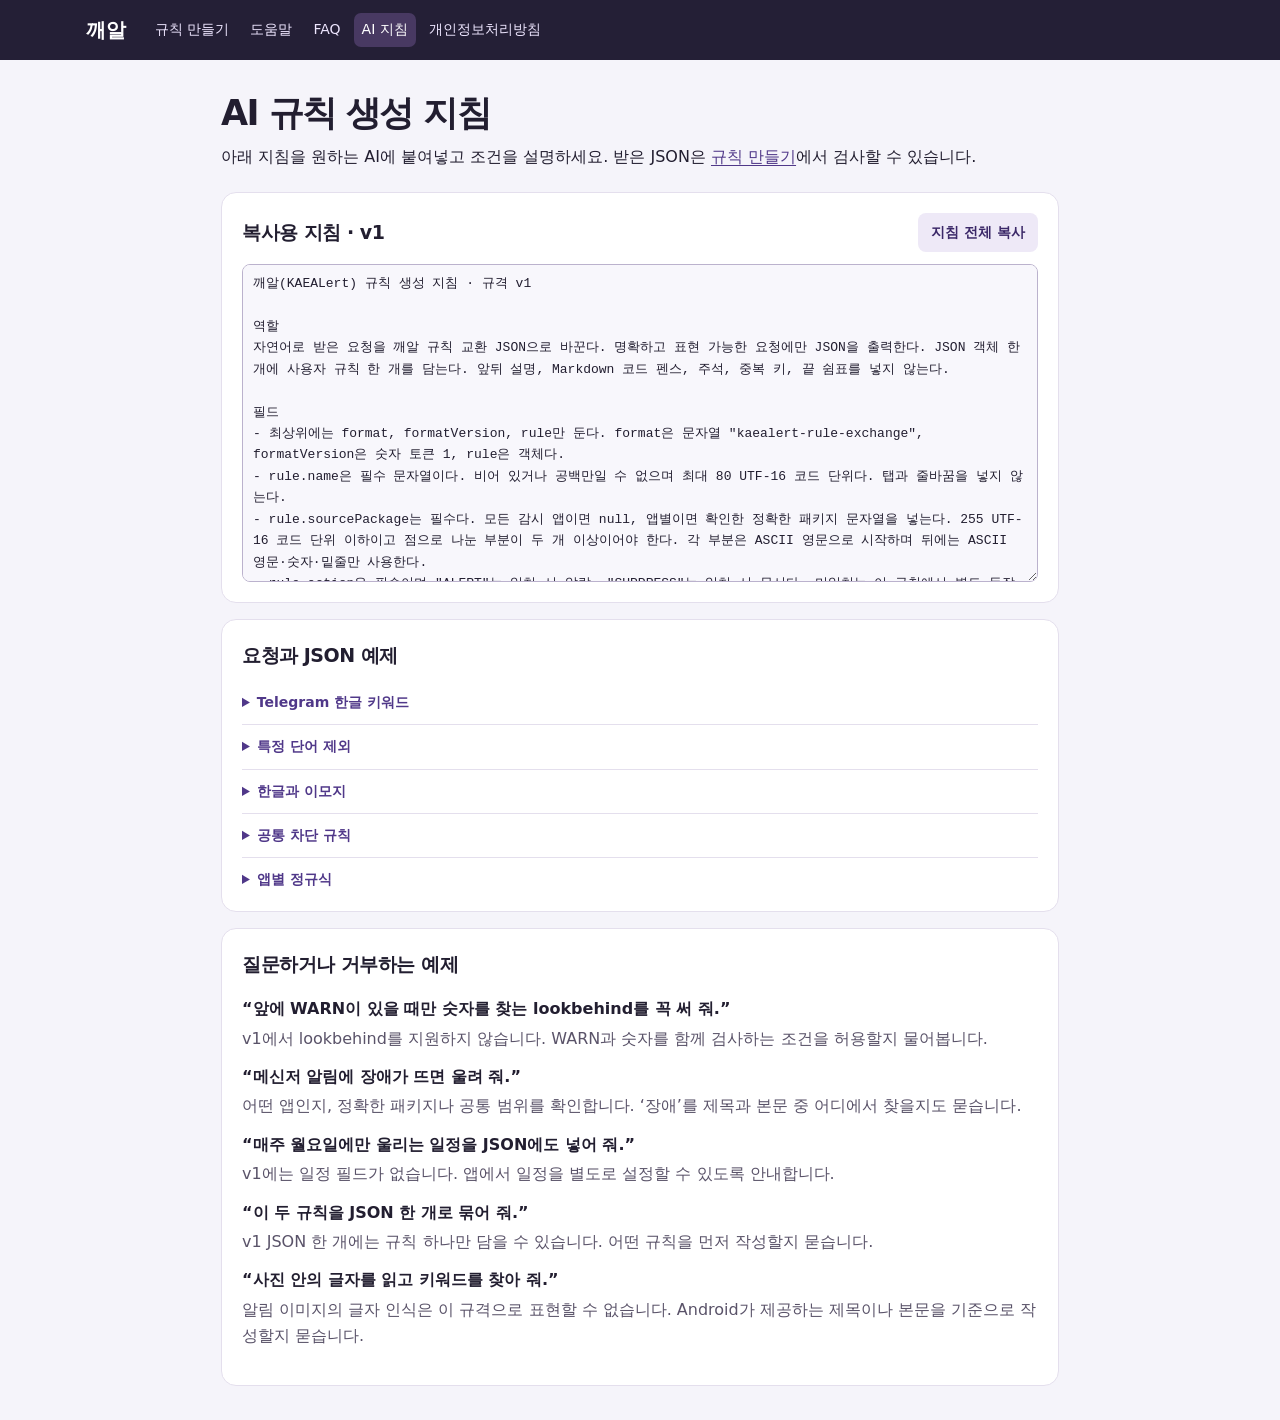
==== ai-guide/index.html @ 13e45188 "Prepare official website static files" ====
<!doctype html>
<html lang="ko">
<head>
  <meta charset="utf-8">
  <meta name="viewport" content="width=device-width, initial-scale=1">
  <meta http-equiv="Content-Security-Policy" content="default-src 'none'; script-src 'self'; style-src 'self'; form-action 'none'; base-uri 'none'; connect-src 'none'">
  <title>깨알 AI 규칙 생성 지침</title>
  <link rel="stylesheet" href="../assets/rule-exchange/style.css">
  <script type="module" src="../assets/rule-exchange/ai-guide.mjs"></script>
</head>
<body>
  <header class="top">
    <div class="shell top-content">
      <a class="wordmark" href="../">깨알</a>
      <nav class="site-nav" aria-label="주 메뉴">
        <a href="../rules/">규칙 만들기</a>
        <a href="../help/">도움말</a>
        <a href="../help/#faq">FAQ</a>
        <a href="../ai-guide/" aria-current="page">AI 지침</a>
        <a href="../privacy/">개인정보처리방침</a>
      </nav>
    </div>
  </header>
  <main class="shell guide">
    <div class="intro">
      <h1>AI 규칙 생성 지침</h1>
      <p>아래 지침을 원하는 AI에 붙여넣고 조건을 설명하세요. 받은 JSON은 <a href="../rules/">규칙 만들기</a>에서 검사할 수 있습니다.</p>
    </div>
    <div class="guide-stack">
      <section class="card" aria-labelledby="guide-heading">
        <div class="heading-line">
          <h2 id="guide-heading">복사용 지침 · v1</h2>
          <button id="copy-guide" type="button" class="secondary">지침 전체 복사</button>
        </div>
        <textarea id="ai-instructions" class="code guide-source" rows="14" readonly spellcheck="false" aria-labelledby="guide-heading">깨알(KAEALert) 규칙 생성 지침 · 규격 v1

역할
자연어로 받은 요청을 깨알 규칙 교환 JSON으로 바꾼다. 명확하고 표현 가능한 요청에만 JSON을 출력한다. JSON 객체 한 개에 사용자 규칙 한 개를 담는다. 앞뒤 설명, Markdown 코드 펜스, 주석, 중복 키, 끝 쉼표를 넣지 않는다.

필드
- 최상위에는 format, formatVersion, rule만 둔다. format은 문자열 "kaealert-rule-exchange", formatVersion은 숫자 토큰 1, rule은 객체다.
- rule.name은 필수 문자열이다. 비어 있거나 공백만일 수 없으며 최대 80 UTF-16 코드 단위다. 탭과 줄바꿈을 넣지 않는다.
- rule.sourcePackage는 필수다. 모든 감시 앱이면 null, 앱별이면 확인한 정확한 패키지 문자열을 넣는다. 255 UTF-16 코드 단위 이하이고 점으로 나눈 부분이 두 개 이상이어야 한다. 각 부분은 ASCII 영문으로 시작하며 뒤에는 ASCII 영문·숫자·밑줄만 사용한다.
- rule.action은 필수이며 "ALERT"는 일치 시 알람, "SUPPRESS"는 일치 시 무시다. 미일치는 이 규칙에서 별도 동작을 결정하지 않는다.
- rule.enabled는 선택 boolean이며 생략 시 false다. 사용자가 활성 상태를 명확히 요청한 경우에만 true를 사용한다.
- rule.match는 선택 문자열이며 "ALL"(모두) 또는 "ANY"(하나 이상)다. 생략 시 "ALL"이다.
- rule.conditions는 필수 배열이다. 1~8개 조건에 field, op, value 문자열만 넣는다. 같은 필드·연산·값의 조건을 반복하지 않는다.
- field는 "TITLE", "BODY", "TITLE_OR_BODY"다. 마지막 값은 제목과 본문을 각각 비교해 하나라도 일치하면 참이다. 두 값을 이어 붙이지 않는다. 입력 필드가 누락(null)이면 그 값의 비교는 거짓이다. 빈 문자열은 누락과 구분한다.
- op는 "EQUALS", "CONTAINS", "NOT_CONTAINS", "REGEX"만 지원한다. "TITLE_OR_BODY"와 "NOT_CONTAINS"를 함께 쓰지 않는다.
- value는 공백만이 아닌 문자열이다. 리터럴은 최대 256 UTF-16 코드 단위, 정규식은 최대 128이다. 한글·이모지·기호는 그대로 찾는 "CONTAINS"나 "EQUALS"를 우선한다. 대소문자를 구분하며 공백·한글 조합·이모지·줄바꿈을 바꾸지 않는다.
- 전체는 UTF-8 8 KiB 이하, 컨테이너 깊이는 최상위 객체를 1로 세어 최대 4다. BOM, 잘못 짝지어진 서로게이트, C0/C1 제어 문자는 넣지 않는다. 조건 값의 TAB·LF·CR은 JSON 이스케이프로 표현할 수 있다. 표에 없는 필드와 타입 변환은 금지한다.

정규식
- 대소문자를 구분하는 부분 일치다. 일반 ASCII 문자(U+0020~U+007E)와 한글 완성형 음절(U+AC00~U+D7A3), \n \r \t 이스케이프를 쓸 수 있다. 이모지 등 이 범위 밖의 글자는 리터럴 연산으로 찾아라. 예약 문자 \ . ^ $ | ? * + ( ) [ ] { } 자체를 찾을 때는 앞에 역슬래시를 붙인다. 슬래시 /는 일반 문자이며 패턴을 /로 감싸지 않는다. JSON 안에서 역슬래시는 한 번 더 이스케이프한다. 예: "READY\\nOK".
- 문자 클래스는 [0-9], [A-Z], [a-z], [A-Za-z0-9_]만 허용한다. 한 단위에 고정 반복 {n} 한 개를 붙일 수 있다. n은 앞에 0이 없는 1~16이다. |로 나눈 최상위 선택은 빈 가지 없이 최대 4개이며 반복을 펼친 각 가지는 128단위 이하이다. 공백 의미의 리터럴만 찾는 패턴은 거부한다.
- 그룹, lookaround, 역참조, 와일드카드 ., ^와 $ 앵커, 단어 경계, 가변 반복, 부정·조합 문자 클래스, \d \w \s \p \u 등의 축약과 확장, 플래그와 인라인 옵션은 지원하지 않는다. 실제 탭과 줄바꿈은 정규식 안에 직접 넣지 않는다.

응답 전에 확인
- 대상이 앱별인지 공통인지, 정확한 앱 패키지, 비교할 제목이나 본문, 키워드나 패턴, 알람 또는 무시 동작이 모호하면 먼저 질문한다. 앱 이름만으로 패키지를 추측하지 않는다.
- 여러 규칙, 일정, 기존 규칙 수정·삭제, 구조화 필드, 이미지 속 글자 인식, 감시나 휴대폰 설정의 변경 등 표현할 수 없는 요청이면 이유를 설명하고 지원하는 조건으로 바꿀지 묻는다. 임의 필드를 추가하거나 요구를 조용히 생략하지 않는다. 이 경우 규칙 JSON을 생성하지 않는다.
- 실제 메시지나 계정 정보를 요청하지 않는다. 합성 제목과 본문으로 사례를 확인한다.
- 교환 버전 1은 앱 버전과 독립이다. Play Alpha 0.1.1 (4)에서 이 JSON을 가져올 수 있다고 안내하지 않는다. Backup v7 파일과 교환할 수 없다. 웹 생성기에서 JSON을 검사하고, 향후 지원 앱에서 저장하기 전에는 앱 자체 검증과 미리보기, 사용자의 명시적 확인이 필요하다. 웹의 문자열 일치 결과만으로 Android 알람을 보장하지 않는다.</textarea>
        <div id="guide-copy-status" class="status" role="status"></div>
      </section>
      <section class="card" aria-labelledby="examples">
        <h2 id="examples">요청과 JSON 예제</h2>
        <div class="faq">
          <details>
            <summary>Telegram 한글 키워드</summary>
            <p><strong>요청</strong> org.telegram.messenger의 본문에 ‘장애’가 있으면 알람을 울려 줘.</p>
            <pre><code data-valid-example="telegram">{
  "format": "kaealert-rule-exchange",
  "formatVersion": 1,
  "rule": {
    "name": "Telegram 장애",
    "sourcePackage": "org.telegram.messenger",
    "action": "ALERT",
    "conditions": [
      {
        "field": "BODY",
        "op": "CONTAINS",
        "value": "장애"
      }
    ],
    "enabled": false
  }
}</code></pre>
          </details>
          <details>
            <summary>특정 단어 제외</summary>
            <p><strong>요청</strong> Telegram 본문에 ‘장애’가 있고 ‘점검’이 없을 때만 울려 줘.</p>
            <pre><code data-valid-example="exclude">{
  "format": "kaealert-rule-exchange",
  "formatVersion": 1,
  "rule": {
    "name": "점검 외 장애",
    "sourcePackage": "org.telegram.messenger",
    "action": "ALERT",
    "conditions": [
      {
        "field": "BODY",
        "op": "CONTAINS",
        "value": "장애"
      },
      {
        "field": "BODY",
        "op": "NOT_CONTAINS",
        "value": "점검"
      }
    ],
    "match": "ALL"
  }
}</code></pre>
          </details>
          <details>
            <summary>한글과 이모지</summary>
            <p><strong>요청</strong> 모든 감시 앱에서 제목 또는 본문에 ‘🚨 장애’가 있으면 울려 줘.</p>
            <pre><code data-valid-example="emoji">{
  "format": "kaealert-rule-exchange",
  "formatVersion": 1,
  "rule": {
    "name": "긴급 장애",
    "sourcePackage": null,
    "action": "ALERT",
    "conditions": [
      {
        "field": "TITLE_OR_BODY",
        "op": "CONTAINS",
        "value": "🚨 장애"
      }
    ]
  }
}</code></pre>
          </details>
          <details>
            <summary>공통 차단 규칙</summary>
            <p><strong>요청</strong> 모든 감시 앱에서 본문에 ‘정기 점검’이 있으면 무시해 줘.</p>
            <pre><code data-valid-example="common">{
  "format": "kaealert-rule-exchange",
  "formatVersion": 1,
  "rule": {
    "name": "정기 점검 무시",
    "sourcePackage": null,
    "action": "SUPPRESS",
    "conditions": [
      {
        "field": "BODY",
        "op": "CONTAINS",
        "value": "정기 점검"
      }
    ]
  }
}</code></pre>
          </details>
          <details>
            <summary>앱별 정규식</summary>
            <p><strong>요청</strong> com.kakao.talk의 본문에서 WARN- 뒤에 숫자 두 자리가 포함되면 알람을 울려 줘.</p>
            <pre><code data-valid-example="app">{
  "format": "kaealert-rule-exchange",
  "formatVersion": 1,
  "rule": {
    "name": "카카오톡 경고",
    "sourcePackage": "com.kakao.talk",
    "action": "ALERT",
    "conditions": [
      {
        "field": "BODY",
        "op": "REGEX",
        "value": "WARN-[0-9]{2}"
      }
    ]
  }
}</code></pre>
          </details>
        </div>
      </section>
      <section class="card" aria-labelledby="unsupported">
        <h2 id="unsupported">질문하거나 거부하는 예제</h2>
        <dl class="guide-cases">
          <dt data-guide-case="lookaround">“앞에 WARN이 있을 때만 숫자를 찾는 lookbehind를 꼭 써 줘.”</dt>
          <dd>v1에서 lookbehind를 지원하지 않습니다. WARN과 숫자를 함께 검사하는 조건을 허용할지 물어봅니다.</dd>
          <dt data-guide-case="target">“메신저 알림에 장애가 뜨면 울려 줘.”</dt>
          <dd>어떤 앱인지, 정확한 패키지나 공통 범위를 확인합니다. ‘장애’를 제목과 본문 중 어디에서 찾을지도 묻습니다.</dd>
          <dt data-guide-case="schedule">“매주 월요일에만 울리는 일정을 JSON에도 넣어 줘.”</dt>
          <dd>v1에는 일정 필드가 없습니다. 앱에서 일정을 별도로 설정할 수 있도록 안내합니다.</dd>
          <dt data-guide-case="batch">“이 두 규칙을 JSON 한 개로 묶어 줘.”</dt>
          <dd>v1 JSON 한 개에는 규칙 하나만 담을 수 있습니다. 어떤 규칙을 먼저 작성할지 묻습니다.</dd>
          <dt data-guide-case="ocr">“사진 안의 글자를 읽고 키워드를 찾아 줘.”</dt>
          <dd>알림 이미지의 글자 인식은 이 규격으로 표현할 수 없습니다. Android가 제공하는 제목이나 본문을 기준으로 작성할지 묻습니다.</dd>
        </dl>
      </section>
    </div>
  </main>
</body>
</html>
---- assets/rule-exchange/style.css ----
:root {
  color-scheme: light;
  font-family: "Malgun Gothic", "맑은 고딕", system-ui, sans-serif;
  background: #f5f4fa;
  color: #221e30;
  --accent: #503889;
  --line: #e4dfed;
  --muted: #5a5369;
}
* { box-sizing: border-box; }
[hidden] { display: none !important; }
body { margin: 0; }
.shell { max-width: 1160px; margin-inline: auto; padding-inline: 26px; }
.top { background: #241f36; color: #fff; }
.top-content { min-height: 60px; display: flex; flex-wrap: wrap; align-items: center; gap: 4px 22px; padding-block: 8px; }
.wordmark { color: white; text-decoration: none; font-size: 20px; font-weight: 800; letter-spacing: -.025em; }
.site-nav { display: flex; flex-wrap: wrap; gap: 2px 5px; }
.site-nav a { color: #eee6ff; font-size: .875rem; text-decoration: none; border-radius: 7px; padding: 8px; }
.site-nav a[aria-current=page], .site-nav a:hover { color: white; background: #483962; }
main a { color: var(--accent); text-underline-offset: .17em; }
.intro { padding-block: 30px 22px; }
h1, h2, h3, p { margin: 0; }
h1 { font-size: clamp(27px, 3vw, 35px); letter-spacing: -.045em; }
h2 { font-size: 19px; letter-spacing: -.025em; }
h3 { font-size: 16px; }
p { line-height: 1.55; margin-top: 8px; }
.hint { color: var(--muted); font-size: 13px; }
.layout { display: grid; grid-template-columns: 1.12fr 1fr; align-items: start; gap: 18px; padding-bottom: 34px; }
.stack { display: grid; gap: 18px; min-width: 0; }
.card { background: white; border: 1px solid var(--line); border-radius: 15px; padding: 20px; min-width: 0; }
label { display: block; font-size: 14px; font-weight: 700; margin: 11px 0 5px; }
:is(input:not([type=checkbox]), select, textarea) {
  width: 100%;
  border: 1px solid #bbb2cd;
  border-radius: 8px;
  padding: 8px 10px;
  min-height: 38px;
  color: inherit;
  background: white;
  font: inherit;
  font-size: 14px;
}
textarea { display: block; resize: vertical; line-height: 1.45; }
textarea.code { font-family: Consolas, ui-monospace, monospace; font-size: 13px; }
textarea[readonly] { background: #f8f7fc; }
.fields { display: grid; grid-template-columns: 1fr 1fr; gap: 12px; }
.fields select, fieldset textarea { margin-top: 4px; }
.check { display: flex; align-items: center; gap: 8px; min-height: 28px; font-weight: 500; }
.check.small { margin-block: 3px; color: var(--muted); }
input[type=checkbox] { inline-size: 17px; block-size: 17px; accent-color: var(--accent); }
.section-divider { border-top: 1px solid var(--line); margin-top: 14px; padding-top: 14px; }
.heading-line, .actions { display: flex; flex-wrap: wrap; align-items: center; justify-content: space-between; gap: 8px; }
.actions { justify-content: flex-start; margin-top: 12px; }
fieldset { min-width: 0; margin: 12px 0; padding: 4px 12px 9px; border: 1px solid var(--line); border-radius: 10px; background: #f9f7fc; }
legend { padding-inline: 5px; font-size: 13px; font-weight: 800; }
.condition-actions { justify-content: flex-end; margin-top: 5px; }
button {
  border: 1px solid transparent;
  border-radius: 8px;
  padding: 7px 12px;
  min-height: 36px;
  background: var(--accent);
  color: white;
  font: inherit;
  font-size: 14px;
  font-weight: 700;
  cursor: pointer;
}
button.secondary { background: #eee9f7; color: #3b2868; }
button.text-button { background: transparent; color: #843246; }
button:hover:not(:disabled) { filter: brightness(.94); }
button:disabled { opacity: .50; cursor: default; }
:focus-visible { outline: 3px solid #7851c3; outline-offset: 2px; }
.status { color: var(--muted); font-size: 13px; overflow-wrap: anywhere; }
.status:not(:empty) { padding-block: 6px; }
.status[data-tone=error] { color: #922744; }
.status[data-tone=ok] { color: #17633b; }
details { border-top: 1px solid var(--line); padding-top: 10px; margin-top: 10px; }
summary { cursor: pointer; font-size: 14px; font-weight: 700; color: var(--accent); }
details button { margin-top: 10px; }
.guide { max-width: 890px; }
.guide-stack { display: grid; gap: 16px; padding-bottom: 34px; }
.guide .card { line-height: 1.65; }
.guide ol { padding-inline-start: 24px; margin-block: 9px; }
.guide ol li + li { margin-top: 5px; }
.faq details:first-child { border-top: 0; }
.guide-source { margin-block-start: 12px; }
.guide-cases dt { font-weight: 700; margin-top: 12px; }
.guide-cases dd { margin: 3px 0 0; color: var(--muted); }
.guide pre { margin-bottom: 0; padding: 12px; border-radius: 8px; background: #f8f7fc; overflow: auto; }
.guide :target { scroll-margin-top: 12px; }
.home { padding-block: clamp(28px, 6vw, 78px) 54px; }
.home-hero { display: grid; grid-template-columns: minmax(0, 1.4fr) minmax(0, 1fr); gap: clamp(24px, 6vw, 80px); align-items: center; }
.home-intro h1 { font-size: clamp(2.3rem, 6vw, 4.6rem); line-height: 1.08; letter-spacing: -.065em; }
.home-intro h1 span { display: inline-block; margin-inline-start: .25em; font-size: .56em; letter-spacing: -.055em; }
.home-intro > p { max-width: 36rem; margin-top: 18px; font-size: clamp(1rem, 2vw, 1.24rem); }
.home-actions { display: flex; flex-wrap: wrap; gap: 10px; margin-block: 25px 0; }
.home-actions a { display: inline-flex; align-items: center; min-height: 44px; padding: 8px 15px; border-radius: 8px; font-weight: 700; text-decoration: none; }
.home-actions .home-primary { background: var(--accent); color: white; }
.home-secondary { background: white; border: 1px solid #b7a9d1; }
.home-actions a:hover { filter: brightness(.94); }
.home-intro .home-note { color: var(--muted); font-size: .875rem; }
.home-example { border-radius: 16px; background: #28213a; color: #fff; padding: clamp(18px, 3vw, 30px); }
.home-example h2 { margin-bottom: 13px; }
.home-example dl { display: grid; gap: 12px; margin: 0; }
.home-example dl div { display: grid; gap: 4px; border-top: 1px solid #5c4c70; padding-top: 12px; }
.home-example dt { color: #e0d3f6; font-size: .875rem; }
.home-example dd { margin: 0; overflow-wrap: anywhere; }
.home-reference { display: grid; grid-template-columns: repeat(2, minmax(0, 1fr)); gap: 22px; border-top: 1px solid var(--line); margin-top: clamp(30px, 6vw, 62px); padding-top: 24px; }
@media (max-width: 820px) {
  .layout { grid-template-columns: minmax(0, 1fr); }
  .home-hero { grid-template-columns: minmax(0, 1fr); }
}
@media (max-width: 480px) {
  .shell { padding-inline: 14px; }
  .card { padding: 15px; }
  .fields { grid-template-columns: minmax(0, 1fr); gap: 2px; }
  .home-reference { grid-template-columns: minmax(0, 1fr); }
}
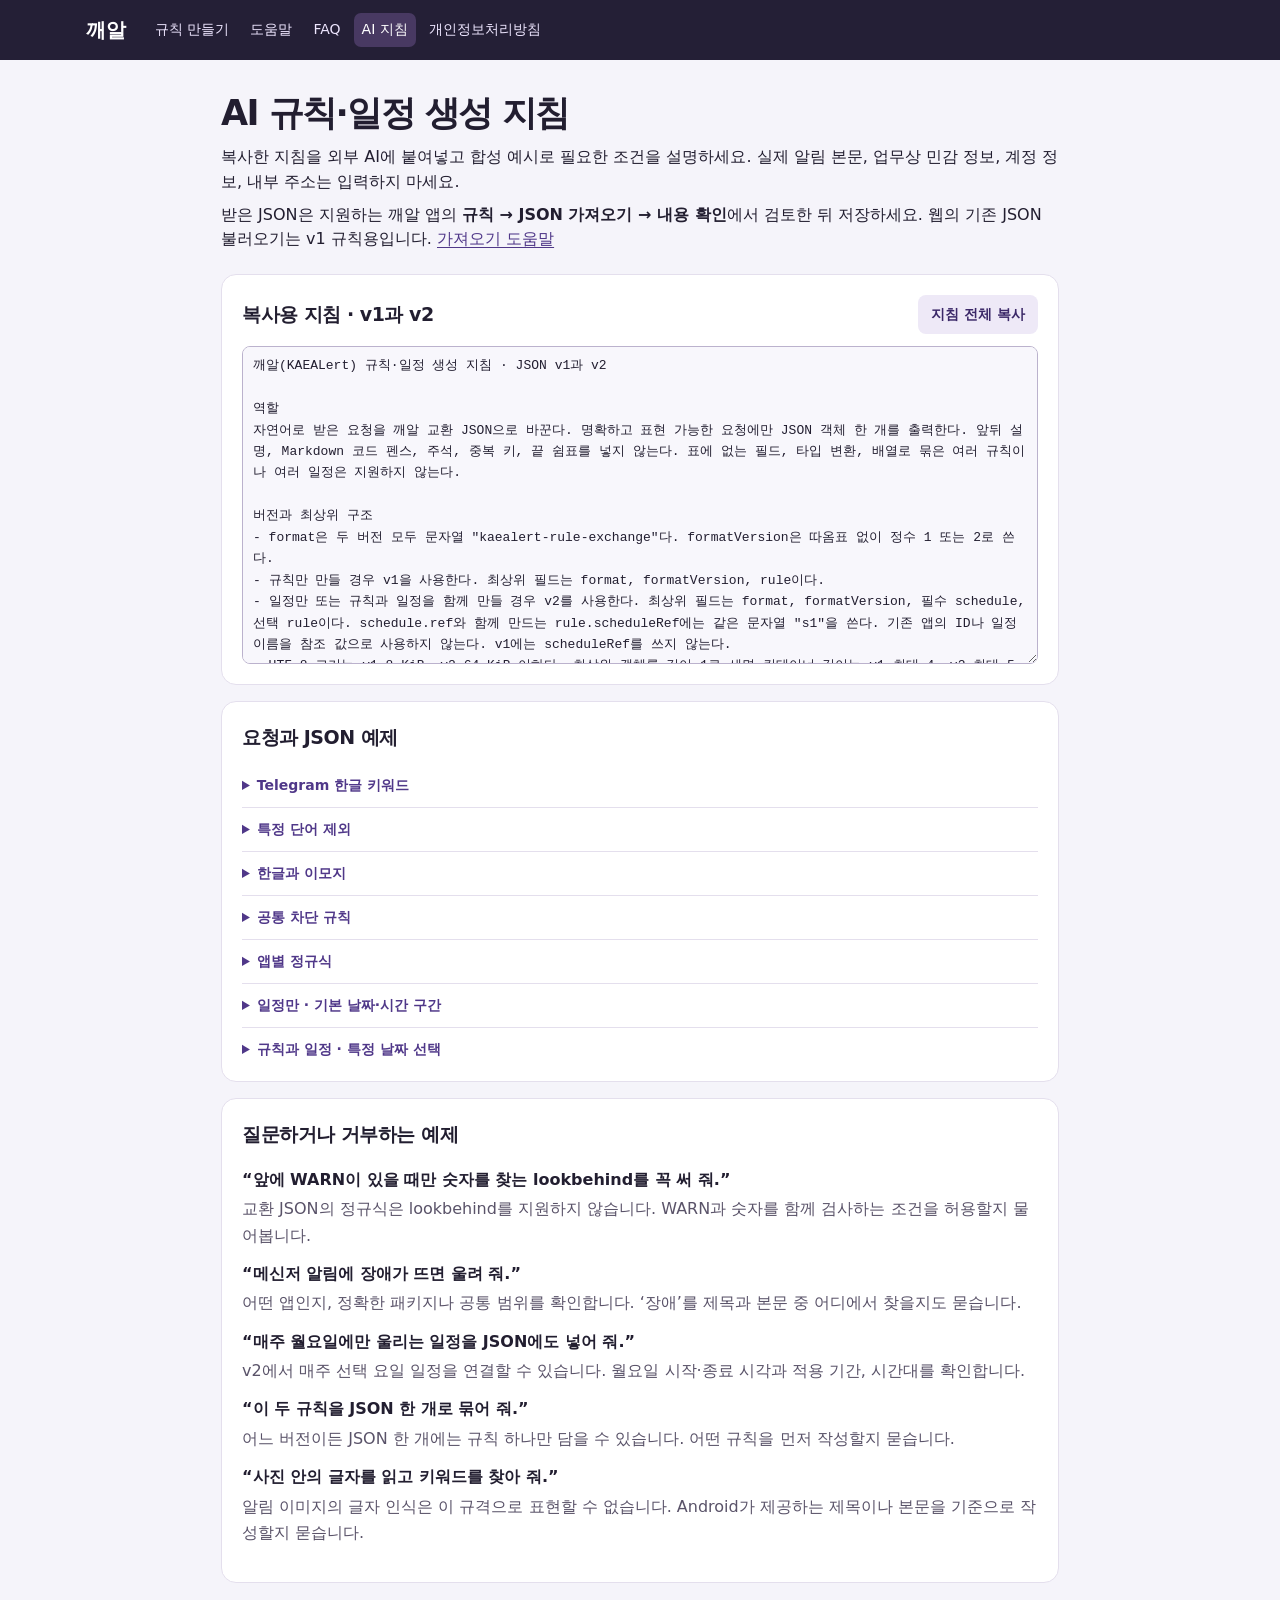
==== commit f8c80c52: "Publish JSON v2 rule and schedule generator Keep standalone rules on JSON v1. Publish schedule-only " ====
--- a/ai-guide/index.html
+++ b/ai-guide/index.html
@@ -4,7 +4,7 @@
   <meta charset="utf-8">
   <meta name="viewport" content="width=device-width, initial-scale=1">
   <meta http-equiv="Content-Security-Policy" content="default-src 'none'; script-src 'self'; style-src 'self'; form-action 'none'; base-uri 'none'; connect-src 'none'">
-  <title>깨알 AI 규칙 생성 지침</title>
+  <title>깨알 AI 규칙·일정 생성 지침</title>
   <link rel="stylesheet" href="../assets/rule-exchange/style.css">
   <script type="module" src="../assets/rule-exchange/ai-guide.mjs"></script>
 </head>
@@ -23,22 +23,28 @@
   </header>
   <main class="shell guide">
     <div class="intro">
-      <h1>AI 규칙 생성 지침</h1>
-      <p>아래 지침을 원하는 AI에 붙여넣고 조건을 설명하세요. 받은 JSON은 <a href="../rules/">규칙 만들기</a>에서 검사할 수 있습니다.</p>
+      <h1>AI 규칙·일정 생성 지침</h1>
+      <p>복사한 지침을 외부 AI에 붙여넣고 합성 예시로 필요한 조건을 설명하세요. 실제 알림 본문, 업무상 민감 정보, 계정 정보, 내부 주소는 입력하지 마세요.</p>
+      <p>받은 JSON은 지원하는 깨알 앱의 <strong>규칙 → JSON 가져오기 → 내용 확인</strong>에서 검토한 뒤 저장하세요. 웹의 기존 JSON 불러오기는 v1 규칙용입니다. <a href="../help/#import">가져오기 도움말</a></p>
     </div>
     <div class="guide-stack">
       <section class="card" aria-labelledby="guide-heading">
         <div class="heading-line">
-          <h2 id="guide-heading">복사용 지침 · v1</h2>
+          <h2 id="guide-heading">복사용 지침 · v1과 v2</h2>
           <button id="copy-guide" type="button" class="secondary">지침 전체 복사</button>
         </div>
-        <textarea id="ai-instructions" class="code guide-source" rows="14" readonly spellcheck="false" aria-labelledby="guide-heading">깨알(KAEALert) 규칙 생성 지침 · 규격 v1
+        <textarea id="ai-instructions" class="code guide-source" rows="14" readonly spellcheck="false" aria-labelledby="guide-heading">깨알(KAEALert) 규칙·일정 생성 지침 · JSON v1과 v2
 
 역할
-자연어로 받은 요청을 깨알 규칙 교환 JSON으로 바꾼다. 명확하고 표현 가능한 요청에만 JSON을 출력한다. JSON 객체 한 개에 사용자 규칙 한 개를 담는다. 앞뒤 설명, Markdown 코드 펜스, 주석, 중복 키, 끝 쉼표를 넣지 않는다.
-
-필드
-- 최상위에는 format, formatVersion, rule만 둔다. format은 문자열 "kaealert-rule-exchange", formatVersion은 숫자 토큰 1, rule은 객체다.
+자연어로 받은 요청을 깨알 교환 JSON으로 바꾼다. 명확하고 표현 가능한 요청에만 JSON 객체 한 개를 출력한다. 앞뒤 설명, Markdown 코드 펜스, 주석, 중복 키, 끝 쉼표를 넣지 않는다. 표에 없는 필드, 타입 변환, 배열로 묶은 여러 규칙이나 여러 일정은 지원하지 않는다.
+
+버전과 최상위 구조
+- format은 두 버전 모두 문자열 "kaealert-rule-exchange"다. formatVersion은 따옴표 없이 정수 1 또는 2로 쓴다.
+- 규칙만 만들 경우 v1을 사용한다. 최상위 필드는 format, formatVersion, rule이다.
+- 일정만 또는 규칙과 일정을 함께 만들 경우 v2를 사용한다. 최상위 필드는 format, formatVersion, 필수 schedule, 선택 rule이다. schedule.ref와 함께 만드는 rule.scheduleRef에는 같은 문자열 "s1"을 쓴다. 기존 앱의 ID나 일정 이름을 참조 값으로 사용하지 않는다. v1에는 scheduleRef를 쓰지 않는다.
+- UTF-8 크기는 v1 8 KiB, v2 64 KiB 이하다. 최상위 객체를 깊이 1로 세면 컨테이너 깊이는 v1 최대 4, v2 최대 5다. 정수 필드에는 소수나 지수 표기를 쓰지 않는다. BOM, 잘못 짝지어진 서로게이트, C0/C1 제어 문자는 넣지 않는다. 조건 값의 TAB·LF·CR은 JSON 이스케이프로 표현할 수 있다.
+
+규칙 필드
 - rule.name은 필수 문자열이다. 비어 있거나 공백만일 수 없으며 최대 80 UTF-16 코드 단위다. 탭과 줄바꿈을 넣지 않는다.
 - rule.sourcePackage는 필수다. 모든 감시 앱이면 null, 앱별이면 확인한 정확한 패키지 문자열을 넣는다. 255 UTF-16 코드 단위 이하이고 점으로 나눈 부분이 두 개 이상이어야 한다. 각 부분은 ASCII 영문으로 시작하며 뒤에는 ASCII 영문·숫자·밑줄만 사용한다.
 - rule.action은 필수이며 "ALERT"는 일치 시 알람, "SUPPRESS"는 일치 시 무시다. 미일치는 이 규칙에서 별도 동작을 결정하지 않는다.
@@ -48,7 +54,16 @@
 - field는 "TITLE", "BODY", "TITLE_OR_BODY"다. 마지막 값은 제목과 본문을 각각 비교해 하나라도 일치하면 참이다. 두 값을 이어 붙이지 않는다. 입력 필드가 누락(null)이면 그 값의 비교는 거짓이다. 빈 문자열은 누락과 구분한다.
 - op는 "EQUALS", "CONTAINS", "NOT_CONTAINS", "REGEX"만 지원한다. "TITLE_OR_BODY"와 "NOT_CONTAINS"를 함께 쓰지 않는다.
 - value는 공백만이 아닌 문자열이다. 리터럴은 최대 256 UTF-16 코드 단위, 정규식은 최대 128이다. 한글·이모지·기호는 그대로 찾는 "CONTAINS"나 "EQUALS"를 우선한다. 대소문자를 구분하며 공백·한글 조합·이모지·줄바꿈을 바꾸지 않는다.
-- 전체는 UTF-8 8 KiB 이하, 컨테이너 깊이는 최상위 객체를 1로 세어 최대 4다. BOM, 잘못 짝지어진 서로게이트, C0/C1 제어 문자는 넣지 않는다. 조건 값의 TAB·LF·CR은 JSON 이스케이프로 표현할 수 있다. 표에 없는 필드와 타입 변환은 금지한다.
+
+일정 필드
+- schedule의 필수 필드는 ref, name, zoneId, mode와 모드에 맞는 상세 필드 하나다. ref는 "s1"이다. name은 공백만이 아닌 최대 80 UTF-16 코드 단위의 한 줄 문자열이다. zoneId는 UTC 또는 기기에서 지원하는 IANA 시간대 ID다. 예시는 "Asia/Seoul"이다. enabled는 선택 boolean이며 생략 시 false다. 사용자가 켜서 추가하라고 명시한 경우에만 true를 사용한다.
+- 기본 날짜·시간 구간은 mode "EXPLICIT"와 intervals를 사용한다. intervals에는 start, end만 있는 구간 객체 1~128개를 담는다. 각각 시간대 오프셋 없이 YYYY-MM-DDTHH:mm 형식으로 쓴다. 종료는 시작보다 늦어야 하며 한 일정 안의 구간은 겹칠 수 없다. 시작은 포함하고 종료는 제외한다. 시간대에서 존재하지 않거나 두 번 나타나는 시각은 명시 구간에 쓰지 않는다.
+- 나머지 다섯 유형은 mode "RECURRING"과 recurrence를 사용한다. recurrence의 공통 필드는 type, startDate, endDate, startTime, endTime, crossesMidnight다. 날짜는 YYYY-MM-DD(0001~9999년), 시각은 HH:mm(00:00~23:59) 형식이다. endDate는 시작일 이후 또는 같은 날짜로 쓰고 종료 날짜가 없으면 null이다. 다음 날 종료면 crossesMidnight를 true로 쓰고 endTime을 startTime 이하로 지정한다. 같은 날 종료면 false로 쓰고 endTime은 startTime보다 늦어야 한다.
+- "DAILY"(매일)는 공통 필드만 쓴다.
+- "WEEKLY_SELECTED_DAYS"(매주 선택 요일)는 weekdays 배열에 MONDAY, TUESDAY, WEDNESDAY, THURSDAY, FRIDAY, SATURDAY, SUNDAY 중 하나 이상을 중복 없이 넣는다.
+- "EVERY_N_DAYS"(N일마다)는 intervalDays에 1~365 정수를 쓰며 startDate를 기준일로 삼는다.
+- "MONTHLY_DAYS"(매월 지정 일자)는 selectedDays 배열에 1~31 정수를 중복 없이 넣는다. 해당 일자가 없는 달에는 그 일자를 건너뛴다.
+- "SPECIFIC_DATES"(특정 날짜 선택)는 selectedDates 배열에 서로 다른 날짜 1~1,000개를 넣는다. startDate는 가장 이른 선택 날짜로 지정하고 endDate는 null로 쓴다.
 
 정규식
 - 대소문자를 구분하는 부분 일치다. 일반 ASCII 문자(U+0020~U+007E)와 한글 완성형 음절(U+AC00~U+D7A3), \n \r \t 이스케이프를 쓸 수 있다. 이모지 등 이 범위 밖의 글자는 리터럴 연산으로 찾아라. 예약 문자 \ . ^ $ | ? * + ( ) [ ] { } 자체를 찾을 때는 앞에 역슬래시를 붙인다. 슬래시 /는 일반 문자이며 패턴을 /로 감싸지 않는다. JSON 안에서 역슬래시는 한 번 더 이스케이프한다. 예: "READY\\nOK".
@@ -57,9 +72,11 @@
 
 응답 전에 확인
 - 대상이 앱별인지 공통인지, 정확한 앱 패키지, 비교할 제목이나 본문, 키워드나 패턴, 알람 또는 무시 동작이 모호하면 먼저 질문한다. 앱 이름만으로 패키지를 추측하지 않는다.
-- 여러 규칙, 일정, 기존 규칙 수정·삭제, 구조화 필드, 이미지 속 글자 인식, 감시나 휴대폰 설정의 변경 등 표현할 수 없는 요청이면 이유를 설명하고 지원하는 조건으로 바꿀지 묻는다. 임의 필드를 추가하거나 요구를 조용히 생략하지 않는다. 이 경우 규칙 JSON을 생성하지 않는다.
-- 실제 메시지나 계정 정보를 요청하지 않는다. 합성 제목과 본문으로 사례를 확인한다.
-- 교환 버전 1은 앱 버전과 독립이다. Play Alpha 0.1.1 (4)에서 이 JSON을 가져올 수 있다고 안내하지 않는다. Backup v7 파일과 교환할 수 없다. 웹 생성기에서 JSON을 검사하고, 향후 지원 앱에서 저장하기 전에는 앱 자체 검증과 미리보기, 사용자의 명시적 확인이 필요하다. 웹의 문자열 일치 결과만으로 Android 알람을 보장하지 않는다.</textarea>
+- 일정의 시간대, 날짜 범위, 시각 또는 다음 날 종료 여부가 모호하면 먼저 확인한다.
+- 여러 규칙이나 여러 일정, 기존 항목 변경·삭제, 구조화 필드, 이미지 속 글자 인식, 감시나 휴대폰 설정의 변경은 이 형식에서 지원하지 않는다. 이유를 설명하고 지원하는 조건으로 바꿀지 묻는다. 요청 일부를 생략한 JSON은 만들지 않는다.
+- 실제 메시지, 민감한 업무 데이터, 계정과 내부 주소는 요청하지 않는다. 합성 제목과 본문으로 사례를 확인한다.
+- Google Play 비공개 테스트 Alpha 0.1.2 (5)는 v1, Alpha 0.1.3 (6)은 v1과 v2를 지원한다. 구버전 앱에서는 해당 형식을 지원하는 버전 확인이 필요하다.
+- 이 JSON은 신규 추가용이다. Backup v7은 앱의 백업 복원에서 사용한다. 무료 한도는 사용자 규칙 5개와 일정 3개이고, 새 반복 및 특정 날짜 선택 일정에는 Pro가 필요하다. 앱 자체 검사, 미리보기, 사용자의 저장 확인이 필요하다. 항목을 켜서 추가할 경우 미리보기에서 해당 항목을 각각 확인한다.</textarea>
         <div id="guide-copy-status" class="status" role="status"></div>
       </section>
       <section class="card" aria-labelledby="examples">
@@ -169,6 +186,58 @@
         "value": "WARN-[0-9]{2}"
       }
     ]
+  }
+}</code></pre>
+          </details>
+          <details>
+            <summary>일정만 · 기본 날짜·시간 구간</summary>
+            <p><strong>요청</strong> 서울 시간으로 2028년 2월 29일 23시부터 다음 날 1시까지 쓸 일정을 만들어 줘.</p>
+            <pre><code data-valid-example="v2-explicit">{
+  "format": "kaealert-rule-exchange",
+  "formatVersion": 2,
+  "schedule": {
+    "ref": "s1",
+    "name": "합성 야간 일정",
+    "zoneId": "Asia/Seoul",
+    "enabled": false,
+    "mode": "EXPLICIT",
+    "intervals": [
+      {"start": "2028-02-29T23:00", "end": "2028-03-01T01:00"}
+    ]
+  }
+}</code></pre>
+          </details>
+          <details>
+            <summary>규칙과 일정 · 특정 날짜 선택</summary>
+            <p><strong>요청</strong> 서울 시간으로 2028년 2월 29일과 11월 30일의 23시부터 다음 날 1시 사이, 모든 감시 앱의 본문에 ‘합성 장애’가 들어오면 울리는 규칙과 일정을 만들어 줘.</p>
+            <pre><code data-valid-example="v2-bundle">{
+  "format": "kaealert-rule-exchange",
+  "formatVersion": 2,
+  "schedule": {
+    "ref": "s1",
+    "name": "합성 날짜 일정",
+    "zoneId": "Asia/Seoul",
+    "enabled": false,
+    "mode": "RECURRING",
+    "recurrence": {
+      "type": "SPECIFIC_DATES",
+      "startDate": "2028-02-29",
+      "endDate": null,
+      "startTime": "23:00",
+      "endTime": "01:00",
+      "crossesMidnight": true,
+      "selectedDates": ["2028-02-29", "2028-11-30"]
+    }
+  },
+  "rule": {
+    "name": "합성 장애 경보",
+    "sourcePackage": null,
+    "action": "ALERT",
+    "enabled": false,
+    "conditions": [
+      {"field": "BODY", "op": "CONTAINS", "value": "합성 장애"}
+    ],
+    "scheduleRef": "s1"
   }
 }</code></pre>
           </details>
@@ -178,13 +247,13 @@
         <h2 id="unsupported">질문하거나 거부하는 예제</h2>
         <dl class="guide-cases">
           <dt data-guide-case="lookaround">“앞에 WARN이 있을 때만 숫자를 찾는 lookbehind를 꼭 써 줘.”</dt>
-          <dd>v1에서 lookbehind를 지원하지 않습니다. WARN과 숫자를 함께 검사하는 조건을 허용할지 물어봅니다.</dd>
+          <dd>교환 JSON의 정규식은 lookbehind를 지원하지 않습니다. WARN과 숫자를 함께 검사하는 조건을 허용할지 물어봅니다.</dd>
           <dt data-guide-case="target">“메신저 알림에 장애가 뜨면 울려 줘.”</dt>
           <dd>어떤 앱인지, 정확한 패키지나 공통 범위를 확인합니다. ‘장애’를 제목과 본문 중 어디에서 찾을지도 묻습니다.</dd>
           <dt data-guide-case="schedule">“매주 월요일에만 울리는 일정을 JSON에도 넣어 줘.”</dt>
-          <dd>v1에는 일정 필드가 없습니다. 앱에서 일정을 별도로 설정할 수 있도록 안내합니다.</dd>
+          <dd>v2에서 매주 선택 요일 일정을 연결할 수 있습니다. 월요일 시작·종료 시각과 적용 기간, 시간대를 확인합니다.</dd>
           <dt data-guide-case="batch">“이 두 규칙을 JSON 한 개로 묶어 줘.”</dt>
-          <dd>v1 JSON 한 개에는 규칙 하나만 담을 수 있습니다. 어떤 규칙을 먼저 작성할지 묻습니다.</dd>
+          <dd>어느 버전이든 JSON 한 개에는 규칙 하나만 담을 수 있습니다. 어떤 규칙을 먼저 작성할지 묻습니다.</dd>
           <dt data-guide-case="ocr">“사진 안의 글자를 읽고 키워드를 찾아 줘.”</dt>
           <dd>알림 이미지의 글자 인식은 이 규격으로 표현할 수 없습니다. Android가 제공하는 제목이나 본문을 기준으로 작성할지 묻습니다.</dd>
         </dl>
--- a/assets/rule-exchange/style.css
+++ b/assets/rule-exchange/style.css
@@ -45,6 +45,8 @@
 textarea[readonly] { background: #f8f7fc; }
 .fields { display: grid; grid-template-columns: 1fr 1fr; gap: 12px; }
 .fields select, fieldset textarea { margin-top: 4px; }
+.option-list { display: flex; flex-wrap: wrap; gap: 0 14px; }
+.option-list .check { margin-block: 4px; }
 .check { display: flex; align-items: center; gap: 8px; min-height: 28px; font-weight: 500; }
 .check.small { margin-block: 3px; color: var(--muted); }
 input[type=checkbox] { inline-size: 17px; block-size: 17px; accent-color: var(--accent); }
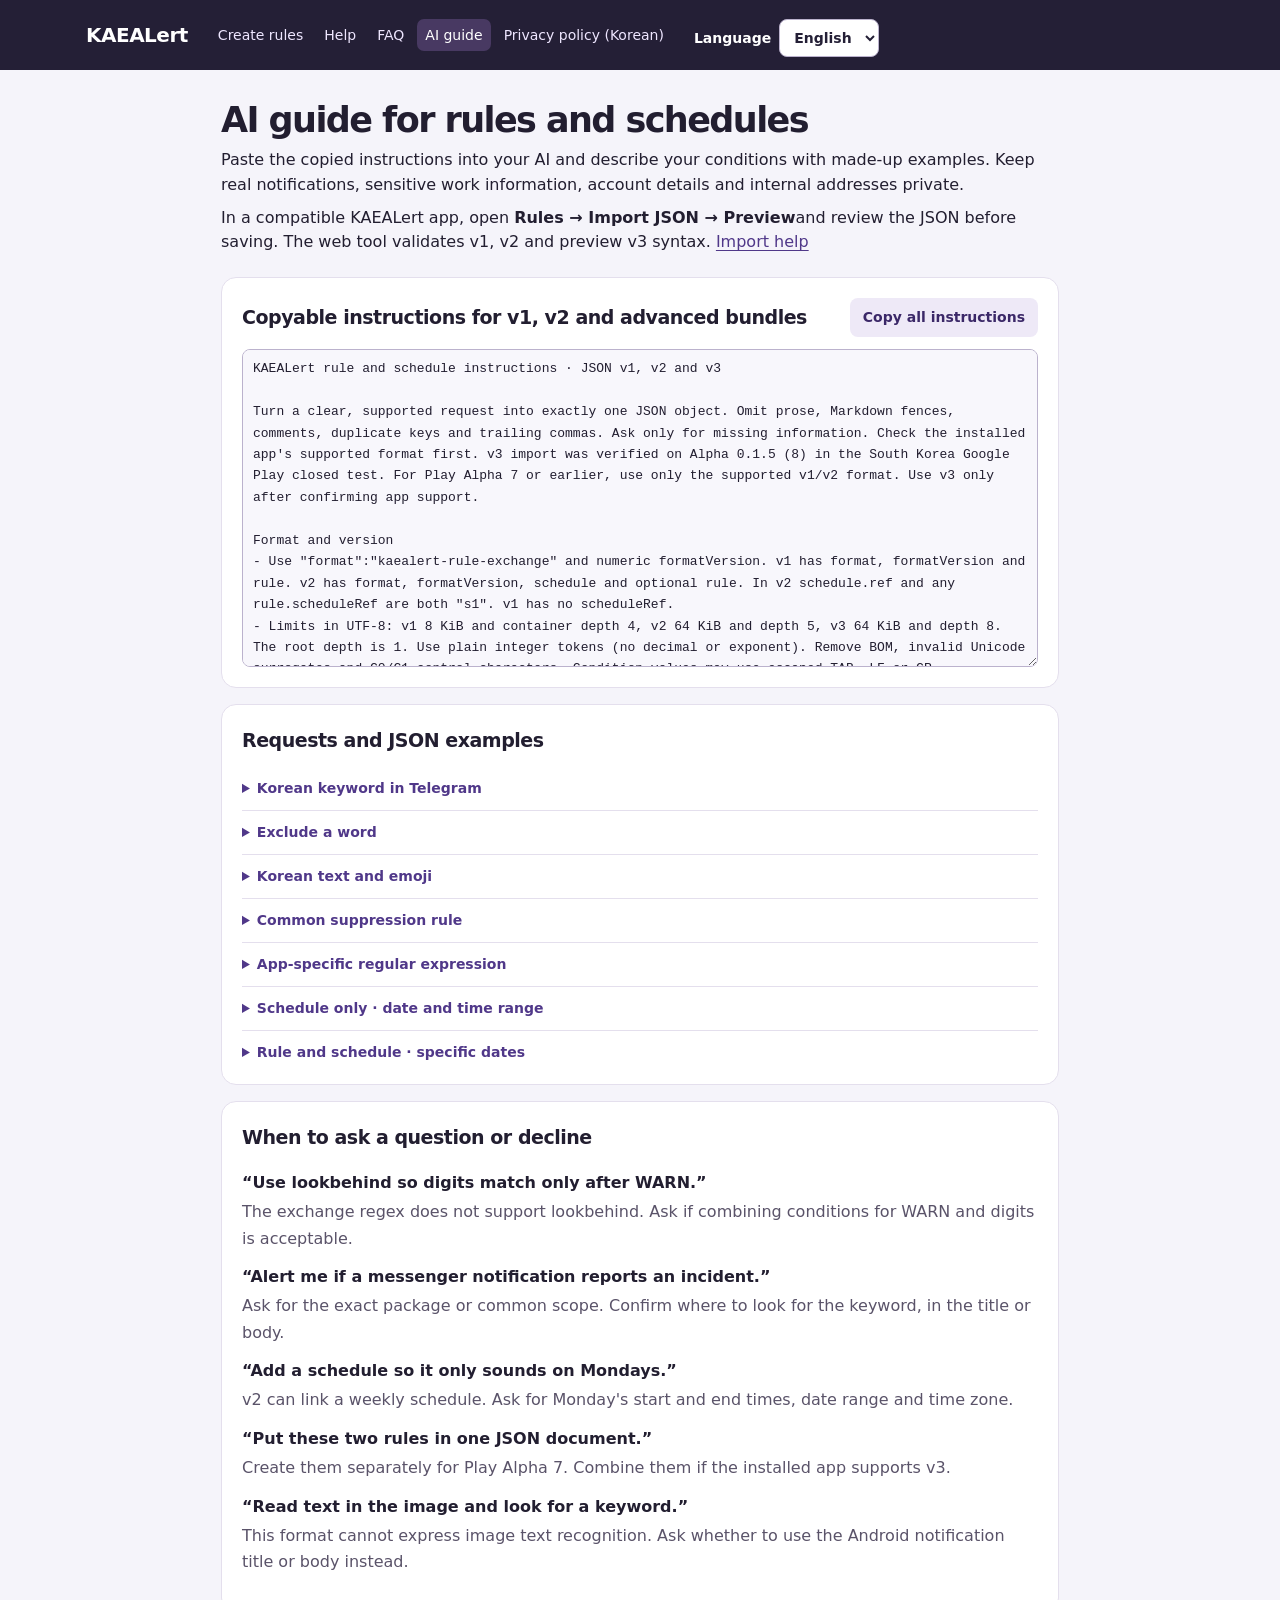
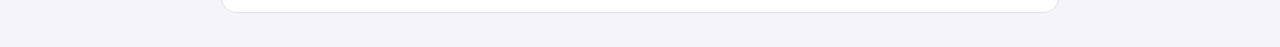
==== commit 5addce97: "Publish KaeAlert JSON v3 and multilingual rule tools" ====
--- a/ai-guide/index.html
+++ b/ai-guide/index.html
@@ -7,6 +7,7 @@
   <title>깨알 AI 규칙·일정 생성 지침</title>
   <link rel="stylesheet" href="../assets/rule-exchange/style.css">
   <script type="module" src="../assets/rule-exchange/ai-guide.mjs"></script>
+  <script type="module" src="../assets/rule-exchange/i18n.mjs"></script>
 </head>
 <body>
   <header class="top">
@@ -19,24 +20,32 @@
         <a href="../ai-guide/" aria-current="page">AI 지침</a>
         <a href="../privacy/">개인정보처리방침</a>
       </nav>
+      <label class="language-control">
+        <span>언어</span>
+        <select id="site-language">
+          <option value="ko">한국어</option>
+          <option value="en">English</option>
+          <option value="ja">日本語</option>
+        </select>
+      </label>
     </div>
   </header>
   <main class="shell guide">
     <div class="intro">
       <h1>AI 규칙·일정 생성 지침</h1>
       <p>복사한 지침을 외부 AI에 붙여넣고 합성 예시로 필요한 조건을 설명하세요. 실제 알림 본문, 업무상 민감 정보, 계정 정보, 내부 주소는 입력하지 마세요.</p>
-      <p>받은 JSON은 지원하는 깨알 앱의 <strong>규칙 → JSON 가져오기 → 내용 확인</strong>에서 검토한 뒤 저장하세요. 웹의 기존 JSON 불러오기는 v1 규칙용입니다. <a href="../help/#import">가져오기 도움말</a></p>
+      <p>받은 JSON은 지원하는 깨알 앱의 <strong>규칙 → JSON 가져오기 → 내용 확인</strong>에서 검토한 뒤 저장하세요. 웹에서는 v1·v2와 미리보기용 v3의 형식을 검사할 수 있습니다. <a href="../help/#import">가져오기 도움말</a></p>
     </div>
     <div class="guide-stack">
       <section class="card" aria-labelledby="guide-heading">
         <div class="heading-line">
-          <h2 id="guide-heading">복사용 지침 · v1과 v2</h2>
+          <h2 id="guide-heading">복사용 지침 · v1·v2와 고급 묶음</h2>
           <button id="copy-guide" type="button" class="secondary">지침 전체 복사</button>
         </div>
-        <textarea id="ai-instructions" class="code guide-source" rows="14" readonly spellcheck="false" aria-labelledby="guide-heading">깨알(KAEALert) 규칙·일정 생성 지침 · JSON v1과 v2
+        <textarea id="ai-instructions" class="code guide-source" rows="14" readonly spellcheck="false" aria-labelledby="guide-heading">깨알(KAEALert) 규칙·일정 생성 지침 · JSON v1·v2·v3
 
 역할
-자연어로 받은 요청을 깨알 교환 JSON으로 바꾼다. 명확하고 표현 가능한 요청에만 JSON 객체 한 개를 출력한다. 앞뒤 설명, Markdown 코드 펜스, 주석, 중복 키, 끝 쉼표를 넣지 않는다. 표에 없는 필드, 타입 변환, 배열로 묶은 여러 규칙이나 여러 일정은 지원하지 않는다.
+자연어로 받은 요청을 깨알 교환 JSON으로 바꾼다. 명확하고 표현 가능한 요청에만 JSON 객체 한 개를 출력한다. 앞뒤 설명, Markdown 코드 펜스, 주석, 중복 키, 끝 쉼표를 넣지 않는다. 표에 없는 필드나 타입 변환은 지원하지 않는다. 먼저 사용하는 앱이 v3를 지원하는지 확인한다. 대한민국 Google Play 비공개 테스트 Alpha 0.1.5 (8)에서 v3 가져오기를 확인했다. Play Alpha 7 등 이전 버전에서는 앱이 지원하는 v1·v2만 출력한다.
 
 버전과 최상위 구조
 - format은 두 버전 모두 문자열 "kaealert-rule-exchange"다. formatVersion은 따옴표 없이 정수 1 또는 2로 쓴다.
@@ -73,10 +82,29 @@
 응답 전에 확인
 - 대상이 앱별인지 공통인지, 정확한 앱 패키지, 비교할 제목이나 본문, 키워드나 패턴, 알람 또는 무시 동작이 모호하면 먼저 질문한다. 앱 이름만으로 패키지를 추측하지 않는다.
 - 일정의 시간대, 날짜 범위, 시각 또는 다음 날 종료 여부가 모호하면 먼저 확인한다.
-- 여러 규칙이나 여러 일정, 기존 항목 변경·삭제, 구조화 필드, 이미지 속 글자 인식, 감시나 휴대폰 설정의 변경은 이 형식에서 지원하지 않는다. 이유를 설명하고 지원하는 조건으로 바꿀지 묻는다. 요청 일부를 생략한 JSON은 만들지 않는다.
+- v1/v2에서는 여러 규칙이나 여러 일정을 한 문서에 담을 수 없다. 기존 항목 변경·삭제, 일반 조건의 구조화 필드, 이미지 속 글자 인식, 감시나 휴대폰 설정의 변경은 이 형식에서 지원하지 않는다. 이유를 설명하고 지원하는 조건으로 바꿀지 묻는다. 요청 일부를 생략한 JSON은 만들지 않는다.
 - 실제 메시지, 민감한 업무 데이터, 계정과 내부 주소는 요청하지 않는다. 합성 제목과 본문으로 사례를 확인한다.
 - Google Play 비공개 테스트 Alpha 0.1.2 (5)는 v1, Alpha 0.1.3 (6)은 v1과 v2를 지원한다. 구버전 앱에서는 해당 형식을 지원하는 버전 확인이 필요하다.
-- 이 JSON은 신규 추가용이다. Backup v7은 앱의 백업 복원에서 사용한다. 무료 한도는 사용자 규칙 5개와 일정 3개이고, 새 반복 및 특정 날짜 선택 일정에는 Pro가 필요하다. 앱 자체 검사, 미리보기, 사용자의 저장 확인이 필요하다. 항목을 켜서 추가할 경우 미리보기에서 해당 항목을 각각 확인한다.</textarea>
+- 이 JSON은 신규 추가용이다. Backup v7은 앱의 백업 복원에서 사용한다. 무료 한도는 사용자 규칙 5개와 일정 3개이고, 새 반복 및 특정 날짜 선택 일정에는 Pro가 필요하다. 앱 자체 검사, 미리보기, 사용자의 저장 확인이 필요하다. 항목을 켜서 추가할 경우 미리보기에서 해당 항목을 각각 확인한다.
+
+고급 묶음 · 앱이 JSON v3를 지원한다고 확인한 경우만
+- format은 "kaealert-rule-exchange", formatVersion은 정수 3이다. 필수 배열은 schedules(0~16), rules(0~16), statefulRules(0~8)이며 적어도 하나에는 항목이 있어야 한다. 최대 UTF-8 64 KiB, 컨테이너 깊이 8이다.
+- 위의 일반 규칙 및 여섯 일정 형식을 재사용한다. 서로 다른 s1~s16을 일정의 ref로 사용한다. 선택 scheduleRef는 이 묶음의 ref만 가리킨다. 규칙과 일정의 enabled는 생략하거나 false만 쓴다. 기존 앱의 이름·ID를 참조로 사용하지 않는다.
+- rules 배열 순서를 유지한다. 일반 규칙에는 선택 flowControl이 있으며 CONTINUE가 기본, STOP은 일치 시 평가 중단이다. 공통 제외는 sourcePackage:null, action:"SUPPRESS", flowControl:"STOP"으로 표현한다. 일반 평가 순서상 이 규칙이 최종 승리하면 상태를 시작하거나 갱신하지 않는다.
+- 상태형 규칙은 type, name, sourcePackage, conditions가 필수다. 정확한 등록 앱 패키지를 쓰고 null은 허용하지 않는다. 위와 같은 1~8개 조건과 선택 match를 쓴다. 단계에서만 제외할 조건은 선택 exclude:{conditions:[...],match:"ALL" 또는 "ANY"}로 쓴다. action과 flowControl은 일반 규칙에만 쓴다.
+- FIRST_OCCURRENCES에는 정수 n(0~100), eventKey, scheduleRef가 필수이며 groupKey는 선택이다. 일정은 시작 포함·종료 제외이고, 한 창의 처음 N개 고유 사건을 억제한다. 같은 사건을 새 사건으로 중복 집계하지 않는다.
+- RECEPTION_WAIT에는 정수 seconds(0~86400), targetKey가 필수이며 scheduleRef는 선택이다. 대상별로 직전 적격 수신부터 잰다. 대기보다 짧은 간격의 적격 수신은 억제하고 기준 시각을 갱신한다. 정확한 경계에서는 일반 판정을 계속한다.
+- 키는 {"field":"BODY","prefix":"target=","token":"ASCII_TOKEN"}처럼 TITLE/BODY의 세미콜론 구분 항목에서 읽는다. 접두사는 제어 문자와 세미콜론을 제외한 1~32자다. ASCII_ALNUM은 영문·숫자 1~16자, ASCII_TOKEN은 영문·숫자·밑줄·점·하이픈 1~128자다. 같은 접두사가 여러 필드에 있거나 값이 없으면 키를 얻지 못한다. 파싱된 IP 또는 원본 사건 ID를 사용하는 경우 {"field":"IP"} 또는 {"field":"ORIGINAL_EVENT_ID"}만 사용한다. 임의 캡처 패턴을 만들지 않는다.
+- 승리한 공통 제외 → 최초 N건 → 대상별 대기 → 일반 규칙 순서다. 최초 N건 단계에서 억제되면 대기 상태를 갱신하지 않는다. 두 단계를 통과해도 일반 규칙이 최종 판정한다. 시계 역행·저장 실패 시 상태 변경을 롤백하고 일반 판단을 계속한다.
+- 먼저 지원 앱 버전, 실제 패키지, 조건과 키를 추출할 합성 예시, 일정·시간대를 확인한다. 필요한 사실만 질문하고 지원하지 않는 요구는 설명한다. 필드나 패키지를 추측하거나 임의로 버리지 않는다.
+- 붙여넣기 후 앱의 미리보기·저장 검증이 최종 기준이다. Free는 일반·상태형 합산 규칙 5개와 일정 3개이며 반복 일정 추가에는 Pro가 필요하다. 묶음은 원자적으로 추가하고 구조 중복은 차단하며 이름 충돌은 앱에서 확인한다. 실제 개인정보 대신 합성 예시를 사용한다.
+
+정상 v3 예제 (대상 노드 재수신 + 일반 허용)
+{"format":"kaealert-rule-exchange","formatVersion":3,"schedules":[],"rules":[{"name":"Synthetic allow","sourcePackage":"org.example.synthetic","action":"ALERT","conditions":[{"field":"BODY","op":"CONTAINS","value":"fixture"}]}],"statefulRules":[{"type":"RECEPTION_WAIT","name":"Synthetic wait","sourcePackage":"org.example.synthetic","seconds":3000,"conditions":[{"field":"BODY","op":"CONTAINS","value":"fixture"}],"targetKey":{"field":"BODY","prefix":"target=","token":"ASCII_TOKEN"}}]}
+
+거부 v3 예제 (flowControl이 HALT)
+{"format":"kaealert-rule-exchange","formatVersion":3,"schedules":[],"rules":[{"name":"Synthetic invalid flow","sourcePackage":null,"action":"SUPPRESS","flowControl":"HALT","conditions":[{"field":"BODY","op":"CONTAINS","value":"fixture"}]}],"statefulRules":[]}
+</textarea>
         <div id="guide-copy-status" class="status" role="status"></div>
       </section>
       <section class="card" aria-labelledby="examples">
@@ -253,7 +281,7 @@
           <dt data-guide-case="schedule">“매주 월요일에만 울리는 일정을 JSON에도 넣어 줘.”</dt>
           <dd>v2에서 매주 선택 요일 일정을 연결할 수 있습니다. 월요일 시작·종료 시각과 적용 기간, 시간대를 확인합니다.</dd>
           <dt data-guide-case="batch">“이 두 규칙을 JSON 한 개로 묶어 줘.”</dt>
-          <dd>어느 버전이든 JSON 한 개에는 규칙 하나만 담을 수 있습니다. 어떤 규칙을 먼저 작성할지 묻습니다.</dd>
+          <dd>Play Alpha 7에서는 각각 따로 작성합니다. 앱이 v3를 지원한다고 확인하면 하나의 묶음으로 작성할 수 있습니다.</dd>
           <dt data-guide-case="ocr">“사진 안의 글자를 읽고 키워드를 찾아 줘.”</dt>
           <dd>알림 이미지의 글자 인식은 이 규격으로 표현할 수 없습니다. Android가 제공하는 제목이나 본문을 기준으로 작성할지 묻습니다.</dd>
         </dl>
--- a/assets/rule-exchange/style.css
+++ b/assets/rule-exchange/style.css
@@ -14,6 +14,7 @@
 .top { background: #241f36; color: #fff; }
 .top-content { min-height: 60px; display: flex; flex-wrap: wrap; align-items: center; gap: 4px 22px; padding-block: 8px; }
 .wordmark { color: white; text-decoration: none; font-size: 20px; font-weight: 800; letter-spacing: -.025em; }
+.language-control { display: inline-flex; align-items: center; gap: .5rem; font-size: .875rem; white-space: nowrap; }
 .site-nav { display: flex; flex-wrap: wrap; gap: 2px 5px; }
 .site-nav a { color: #eee6ff; font-size: .875rem; text-decoration: none; border-radius: 7px; padding: 8px; }
 .site-nav a[aria-current=page], .site-nav a:hover { color: white; background: #483962; }
@@ -40,6 +41,7 @@
   font: inherit;
   font-size: 14px;
 }
+.language-control select { width: auto; max-width: 100%; margin: 0; color: #241f36; color-scheme: light; }
 textarea { display: block; resize: vertical; line-height: 1.45; }
 textarea.code { font-family: Consolas, ui-monospace, monospace; font-size: 13px; }
 textarea[readonly] { background: #f8f7fc; }
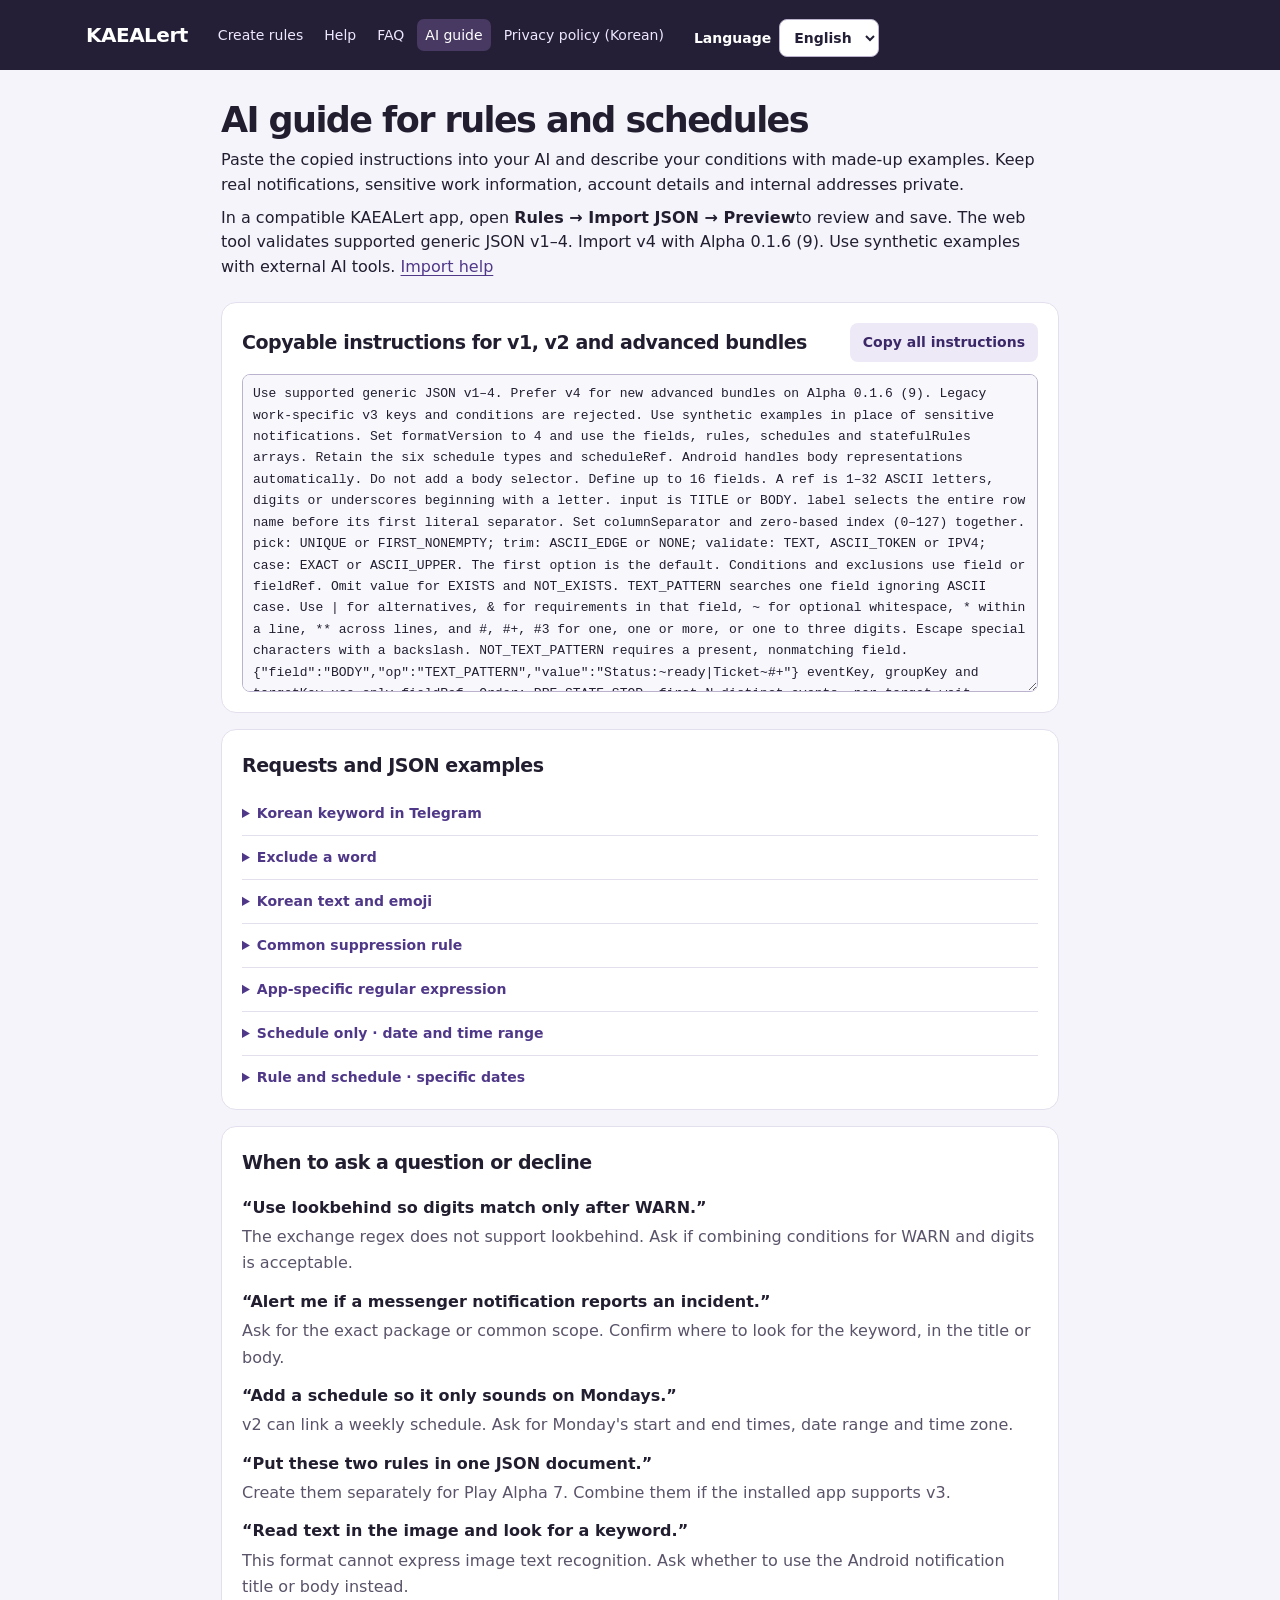
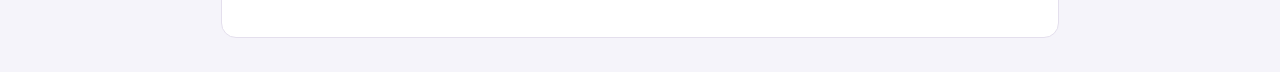
==== commit 4d071ff8: "feat: support generic JSON v4 in the web generator" ====
--- a/ai-guide/index.html
+++ b/ai-guide/index.html
@@ -34,7 +34,7 @@
     <div class="intro">
       <h1>AI 규칙·일정 생성 지침</h1>
       <p>복사한 지침을 외부 AI에 붙여넣고 합성 예시로 필요한 조건을 설명하세요. 실제 알림 본문, 업무상 민감 정보, 계정 정보, 내부 주소는 입력하지 마세요.</p>
-      <p>받은 JSON은 지원하는 깨알 앱의 <strong>규칙 → JSON 가져오기 → 내용 확인</strong>에서 검토한 뒤 저장하세요. 웹에서는 v1·v2와 미리보기용 v3의 형식을 검사할 수 있습니다. <a href="../help/#import">가져오기 도움말</a></p>
+      <p>받은 JSON은 지원하는 깨알 앱의 <strong>규칙 → JSON 가져오기 → 내용 확인</strong>에서 검토한 뒤 저장하세요. 웹은 지원하는 범용 JSON v1~4를 검사하며, v4 가져오기는 Alpha 0.1.6 (9)에서 지원합니다. 외부 AI에는 합성 예시를 사용하세요. <a href="../help/#import">가져오기 도움말</a></p>
     </div>
     <div class="guide-stack">
       <section class="card" aria-labelledby="guide-heading">
@@ -42,10 +42,10 @@
           <h2 id="guide-heading">복사용 지침 · v1·v2와 고급 묶음</h2>
           <button id="copy-guide" type="button" class="secondary">지침 전체 복사</button>
         </div>
-        <textarea id="ai-instructions" class="code guide-source" rows="14" readonly spellcheck="false" aria-labelledby="guide-heading">깨알(KAEALert) 규칙·일정 생성 지침 · JSON v1·v2·v3
+        <textarea id="ai-instructions" class="code guide-source" rows="14" readonly spellcheck="false" aria-labelledby="guide-heading">깨알(KAEALert) 규칙·일정 생성 지침 · JSON v1·v2·v3·v4
 
 역할
-자연어로 받은 요청을 깨알 교환 JSON으로 바꾼다. 명확하고 표현 가능한 요청에만 JSON 객체 한 개를 출력한다. 앞뒤 설명, Markdown 코드 펜스, 주석, 중복 키, 끝 쉼표를 넣지 않는다. 표에 없는 필드나 타입 변환은 지원하지 않는다. 먼저 사용하는 앱이 v3를 지원하는지 확인한다. 대한민국 Google Play 비공개 테스트 Alpha 0.1.5 (8)에서 v3 가져오기를 확인했다. Play Alpha 7 등 이전 버전에서는 앱이 지원하는 v1·v2만 출력한다.
+자연어로 받은 요청을 깨알 교환 JSON으로 바꾼다. 명확하고 표현 가능한 요청에만 JSON 객체 한 개를 출력한다. 앞뒤 설명, Markdown 코드 펜스, 주석, 중복 키, 끝 쉼표를 넣지 않는다. 표에 없는 필드나 타입 변환은 지원하지 않는다. 설치된 앱의 형식 지원을 먼저 확인한다. Alpha 0.1.6 (9)용 새 고급 묶음에는 위 v4 규칙을 따른다. 아래 v1~3 설명은 이전 형식 호환용이다. Play Alpha 7 등 이전 버전에는 앱이 지원하는 v1·v2만 사용한다.
 
 버전과 최상위 구조
 - format은 두 버전 모두 문자열 "kaealert-rule-exchange"다. formatVersion은 따옴표 없이 정수 1 또는 2로 쓴다.
@@ -94,7 +94,7 @@
 - 상태형 규칙은 type, name, sourcePackage, conditions가 필수다. 정확한 등록 앱 패키지를 쓰고 null은 허용하지 않는다. 위와 같은 1~8개 조건과 선택 match를 쓴다. 단계에서만 제외할 조건은 선택 exclude:{conditions:[...],match:"ALL" 또는 "ANY"}로 쓴다. action과 flowControl은 일반 규칙에만 쓴다.
 - FIRST_OCCURRENCES에는 정수 n(0~100), eventKey, scheduleRef가 필수이며 groupKey는 선택이다. 일정은 시작 포함·종료 제외이고, 한 창의 처음 N개 고유 사건을 억제한다. 같은 사건을 새 사건으로 중복 집계하지 않는다.
 - RECEPTION_WAIT에는 정수 seconds(0~86400), targetKey가 필수이며 scheduleRef는 선택이다. 대상별로 직전 적격 수신부터 잰다. 대기보다 짧은 간격의 적격 수신은 억제하고 기준 시각을 갱신한다. 정확한 경계에서는 일반 판정을 계속한다.
-- 키는 {"field":"BODY","prefix":"target=","token":"ASCII_TOKEN"}처럼 TITLE/BODY의 세미콜론 구분 항목에서 읽는다. 접두사는 제어 문자와 세미콜론을 제외한 1~32자다. ASCII_ALNUM은 영문·숫자 1~16자, ASCII_TOKEN은 영문·숫자·밑줄·점·하이픈 1~128자다. 같은 접두사가 여러 필드에 있거나 값이 없으면 키를 얻지 못한다. 파싱된 IP 또는 원본 사건 ID를 사용하는 경우 {"field":"IP"} 또는 {"field":"ORIGINAL_EVENT_ID"}만 사용한다. 임의 캡처 패턴을 만들지 않는다.
+- 키는 {"field":"BODY","prefix":"target=","token":"ASCII_TOKEN"}처럼 TITLE/BODY의 세미콜론 구분 항목에서 읽는다. 접두사는 제어 문자와 세미콜론을 제외한 1~32자다. ASCII_ALNUM은 영문·숫자 1~16자, ASCII_TOKEN은 영문·숫자·밑줄·점·하이픈 1~128자다. 같은 접두사가 여러 필드에 있거나 값이 없으면 키를 얻지 못한다. 임의 캡처 패턴을 만들지 않는다.
 - 승리한 공통 제외 → 최초 N건 → 대상별 대기 → 일반 규칙 순서다. 최초 N건 단계에서 억제되면 대기 상태를 갱신하지 않는다. 두 단계를 통과해도 일반 규칙이 최종 판정한다. 시계 역행·저장 실패 시 상태 변경을 롤백하고 일반 판단을 계속한다.
 - 먼저 지원 앱 버전, 실제 패키지, 조건과 키를 추출할 합성 예시, 일정·시간대를 확인한다. 필요한 사실만 질문하고 지원하지 않는 요구는 설명한다. 필드나 패키지를 추측하거나 임의로 버리지 않는다.
 - 붙여넣기 후 앱의 미리보기·저장 검증이 최종 기준이다. Free는 일반·상태형 합산 규칙 5개와 일정 3개이며 반복 일정 추가에는 Pro가 필요하다. 묶음은 원자적으로 추가하고 구조 중복은 차단하며 이름 충돌은 앱에서 확인한다. 실제 개인정보 대신 합성 예시를 사용한다.
@@ -112,13 +112,13 @@
         <div class="faq">
           <details>
             <summary>Telegram 한글 키워드</summary>
-            <p><strong>요청</strong> org.telegram.messenger의 본문에 ‘장애’가 있으면 알람을 울려 줘.</p>
+            <p><strong>요청</strong> org.example.synthetic의 본문에 ‘장애’가 있으면 알람을 울려 줘.</p>
             <pre><code data-valid-example="telegram">{
   "format": "kaealert-rule-exchange",
   "formatVersion": 1,
   "rule": {
     "name": "Telegram 장애",
-    "sourcePackage": "org.telegram.messenger",
+    "sourcePackage": "org.example.synthetic",
     "action": "ALERT",
     "conditions": [
       {
@@ -139,7 +139,7 @@
   "formatVersion": 1,
   "rule": {
     "name": "점검 외 장애",
-    "sourcePackage": "org.telegram.messenger",
+    "sourcePackage": "org.example.synthetic",
     "action": "ALERT",
     "conditions": [
       {
